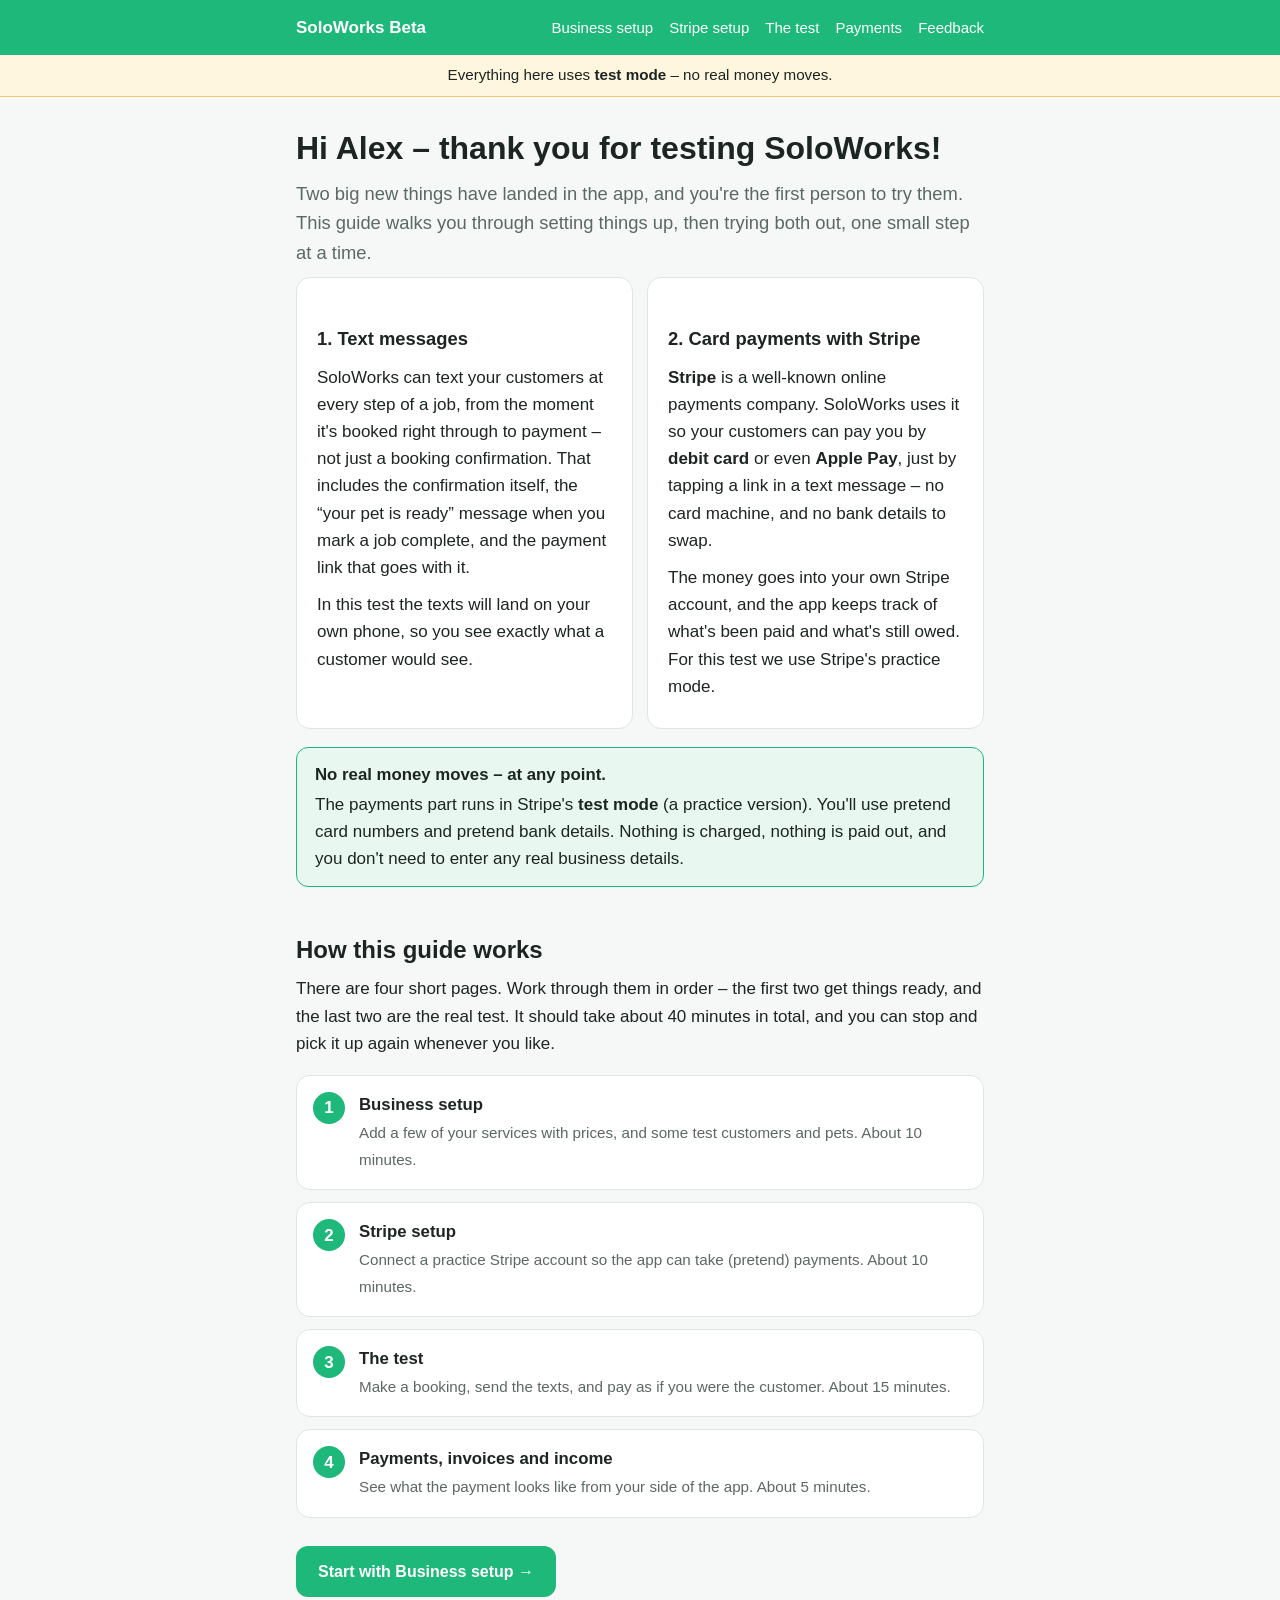
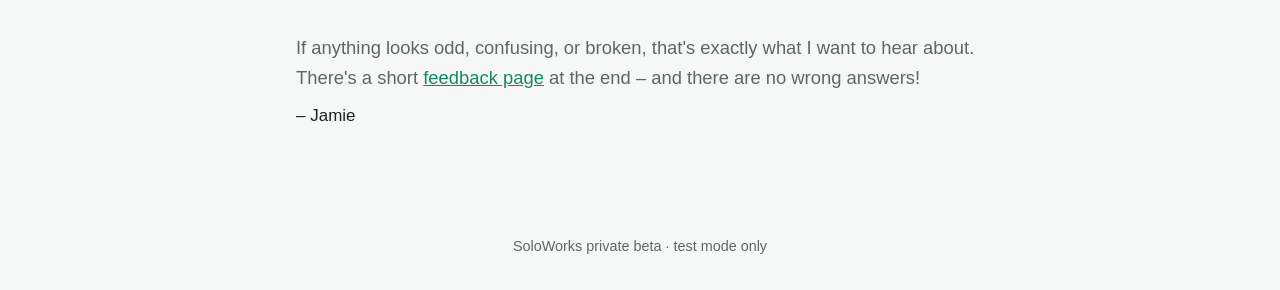
==== index.html @ 5891743c "Enhance text messages and card payments descriptions Updated text messages and card payments section" ====
<!DOCTYPE html>
<html lang="en-GB">
<head>
<meta charset="utf-8">
<meta name="viewport" content="width=device-width, initial-scale=1">
<title>SoloWorks Beta – Try Texts &amp; Payments</title>
<meta name="description" content="A friendly guide to trying the two big new SoloWorks features: text messages and card payments.">
<meta name="robots" content="noindex">
<link rel="stylesheet" href="style.css">
</head>
<body>
<header class="top">
  <div class="wrap">
    <a href="index.html">SoloWorks Beta</a>
    <nav><a href="business-setup.html">Business setup</a><a href="stripe-setup.html">Stripe setup</a><a href="the-test.html">The test</a><a href="payments.html">Payments</a><a href="feedback.html">Feedback</a></nav>
  </div>
</header>
<div class="banner">Everything here uses <strong>test mode</strong> &ndash; no real money moves.</div>

<main class="wrap">
  <h1>Hi Alex &ndash; thank you for testing SoloWorks!</h1>
  <p class="lead">Two big new things have landed in the app, and you're the first person to try them. This guide walks you through setting things up, then trying both out, one small step at a time.</p>

  <div class="cards">
    <div class="card">
      <h3>1. Text messages</h3>
      <p>SoloWorks can text your customers at every step of a job, from the moment it's booked right through to payment &ndash; not just a booking confirmation. That includes the confirmation itself, the &ldquo;your pet is ready&rdquo; message when you mark a job complete, and the payment link that goes with it.</p>
      <p>In this test the texts will land on your own phone, so you see exactly what a customer would see.</p>
    </div>
    <div class="card">
      <h3>2. Card payments with Stripe</h3>
      <p><strong>Stripe</strong> is a well-known online payments company. SoloWorks uses it so your customers can pay you by <strong>debit card</strong> or even <strong>Apple Pay</strong>, just by tapping a link in a text message &ndash; no card machine, and no bank details to swap.</p>
      <p>The money goes into your own Stripe account, and the app keeps track of what's been paid and what's still owed. For this test we use Stripe's practice mode.</p>
    </div>
  </div>

  <div class="callout safe">
    <strong class="big">No real money moves &ndash; at any point.</strong>
    The payments part runs in Stripe's <strong>test mode</strong> (a practice version). You'll use pretend card numbers and pretend bank details. Nothing is charged, nothing is paid out, and you don't need to enter any real business details.
  </div>

  <h2>How this guide works</h2>
  <p>There are four short pages. Work through them in order &ndash; the first two get things ready, and the last two are the real test. It should take about 40 minutes in total, and you can stop and pick it up again whenever you like.</p>

  <div class="guide">
    <a class="gcard" href="business-setup.html">
      <span class="num">1</span>
      <strong>Business setup</strong>
      <span class="d">Add a few of your services with prices, and some test customers and pets. About 10 minutes.</span>
    </a>
    <a class="gcard" href="stripe-setup.html">
      <span class="num">2</span>
      <strong>Stripe setup</strong>
      <span class="d">Connect a practice Stripe account so the app can take (pretend) payments. About 10 minutes.</span>
    </a>
    <a class="gcard" href="the-test.html">
      <span class="num">3</span>
      <strong>The test</strong>
      <span class="d">Make a booking, send the texts, and pay as if you were the customer. About 15 minutes.</span>
    </a>
    <a class="gcard" href="payments.html">
      <span class="num">4</span>
      <strong>Payments, invoices and income</strong>
      <span class="d">See what the payment looks like from your side of the app. About 5 minutes.</span>
    </a>
  </div>

  <p style="margin-top:28px"><a class="btn" href="business-setup.html">Start with Business setup &rarr;</a></p>

  <p class="lead" style="margin-top:36px">If anything looks odd, confusing, or broken, that's exactly what I want to hear about. There's a short <a href="feedback.html">feedback page</a> at the end &ndash; and there are no wrong answers!</p>
  <p>&ndash; Jamie</p>
</main>
<footer>SoloWorks private beta &middot; test mode only</footer>
</body>
</html>
---- style.css ----
:root {
  --green: #1DB87A;
  --green-dark: #138a5b;
  --green-soft: #e8f8f1;
  --ink: #1c2521;
  --muted: #5b6863;
  --bg: #f6f8f7;
  --card: #ffffff;
  --line: #dfe6e2;
  --warn-bg: #fff6e0;
  --warn-line: #f0c96a;
  --safe-bg: #e8f8f1;
}
@media (prefers-color-scheme: dark) {
  :root {
    --ink: #eef3f0;
    --muted: #a3b0aa;
    --bg: #121715;
    --card: #1b2320;
    --line: #2c3833;
    --green-soft: #17322a;
    --warn-bg: #3a3218;
    --warn-line: #7d6a25;
    --safe-bg: #17322a;
    --green-dark: #55d6a1;
  }
}
* { box-sizing: border-box; }
html { scroll-behavior: smooth; }
body {
  margin: 0;
  background: var(--bg);
  color: var(--ink);
  font: 17px/1.6 -apple-system, BlinkMacSystemFont, "Segoe UI", Roboto, Helvetica, Arial, sans-serif;
}
.wrap { max-width: 720px; margin: 0 auto; padding: 0 16px 64px; }
header.top {
  background: var(--green);
  color: #fff;
  padding: 14px 16px;
}
header.top .wrap { padding: 0 16px; display: flex; justify-content: space-between; align-items: center; }
header.top a { color: #fff; text-decoration: none; font-weight: 600; }
header.top nav a { margin-left: 16px; font-weight: 500; font-size: 15px; }
h1 { font-size: 2rem; line-height: 1.2; margin: 32px 0 12px; }
h2 { font-size: 1.5rem; margin: 48px 0 8px; line-height: 1.25; }
h3 { font-size: 1.15rem; margin: 28px 0 6px; }
p { margin: 10px 0; }
a { color: var(--green-dark); }
.lead { font-size: 1.15rem; color: var(--muted); }
.card {
  background: var(--card);
  border: 1px solid var(--line);
  border-radius: 14px;
  padding: 18px 20px;
  margin: 18px 0;
}
.cards { display: grid; gap: 14px; grid-template-columns: 1fr; }
@media (min-width: 640px) { .cards { grid-template-columns: 1fr 1fr; } }
.cards .card { margin: 0; }
.btn {
  display: inline-block;
  background: var(--green);
  color: #fff !important;
  text-decoration: none;
  font-weight: 600;
  padding: 13px 22px;
  border-radius: 12px;
  border: 0;
  font-size: 1rem;
  cursor: pointer;
}
.btn:hover { background: var(--green-dark); }
.callout {
  border-radius: 12px;
  padding: 14px 18px;
  margin: 18px 0;
  border: 1px solid var(--line);
}
.callout.safe { background: var(--safe-bg); border-color: var(--green); }
.callout.warn { background: var(--warn-bg); border-color: var(--warn-line); }
.callout strong.big { display: block; font-size: 1.05rem; margin-bottom: 2px; }
.values { width: 100%; border-collapse: collapse; margin: 12px 0; }
.values td { padding: 10px 12px; border-bottom: 1px solid var(--line); vertical-align: top; }
.values td:first-child { color: var(--muted); width: 45%; }
code, .magic {
  font-family: ui-monospace, SFMono-Regular, Menlo, Consolas, monospace;
  background: var(--green-soft);
  padding: 2px 7px;
  border-radius: 6px;
  font-size: 0.95em;
  white-space: nowrap;
}
ol.steps { padding-left: 0; list-style: none; counter-reset: s; }
ol.steps > li {
  counter-increment: s;
  position: relative;
  background: var(--card);
  border: 1px solid var(--line);
  border-radius: 14px;
  padding: 16px 18px 16px 62px;
  margin: 12px 0;
}
ol.steps > li::before {
  content: counter(s);
  position: absolute;
  left: 16px; top: 16px;
  width: 32px; height: 32px;
  border-radius: 50%;
  background: var(--green);
  color: #fff;
  font-weight: 700;
  display: grid; place-items: center;
}
ol.steps > li h3 { margin-top: 0; }
ul { padding-left: 22px; }
.toc { padding-left: 20px; }
.toc li { margin: 4px 0; }
.tag {
  display: inline-block;
  font-size: 0.75rem;
  font-weight: 700;
  letter-spacing: 0.04em;
  text-transform: uppercase;
  background: var(--green);
  color: #fff;
  padding: 2px 9px;
  border-radius: 99px;
  vertical-align: middle;
}
.tag.test { background: #b7791f; }
form label { display: block; font-weight: 600; margin: 18px 0 6px; }
form .hint { font-weight: 400; color: var(--muted); font-size: 0.9rem; }
form textarea, form input[type=text], form input[type=email] {
  width: 100%;
  font: inherit;
  padding: 12px;
  border-radius: 10px;
  border: 1px solid var(--line);
  background: var(--card);
  color: var(--ink);
}
form textarea { min-height: 110px; resize: vertical; }
.hp { position: absolute; left: -9999px; }
#form-status { margin-top: 14px; font-weight: 600; }
footer { text-align: center; color: var(--muted); font-size: 0.9rem; padding: 32px 16px; }
.banner {
  background: var(--warn-bg);
  border-bottom: 1px solid var(--warn-line);
  text-align: center;
  padding: 8px 16px;
  font-size: 0.95rem;
}

/* ---- multi-page additions ---- */
header.top .wrap { flex-wrap: wrap; gap: 6px 16px; }
header.top nav { display: flex; flex-wrap: wrap; gap: 2px 0; }
header.top nav a.current { text-decoration: underline; text-underline-offset: 5px; }
.pager { display: flex; justify-content: space-between; align-items: center; gap: 12px; flex-wrap: wrap; margin: 40px 0 0; }
.btn.secondary { background: transparent; color: var(--green-dark) !important; border: 2px solid var(--green); padding: 11px 20px; }
.btn.secondary:hover { background: var(--green-soft); }
.guide { display: grid; gap: 12px; margin: 18px 0; }
.gcard { display: block; position: relative; text-decoration: none; color: inherit; background: var(--card); border: 1px solid var(--line); border-radius: 14px; padding: 16px 18px 16px 62px; }
.gcard:hover { border-color: var(--green); }
.gcard .num { position: absolute; left: 16px; top: 16px; width: 32px; height: 32px; border-radius: 50%; background: var(--green); color: #fff; font-weight: 700; display: grid; place-items: center; }
.gcard strong { display: block; font-size: 1.05rem; }
.gcard .d { color: var(--muted); font-size: 0.95rem; }
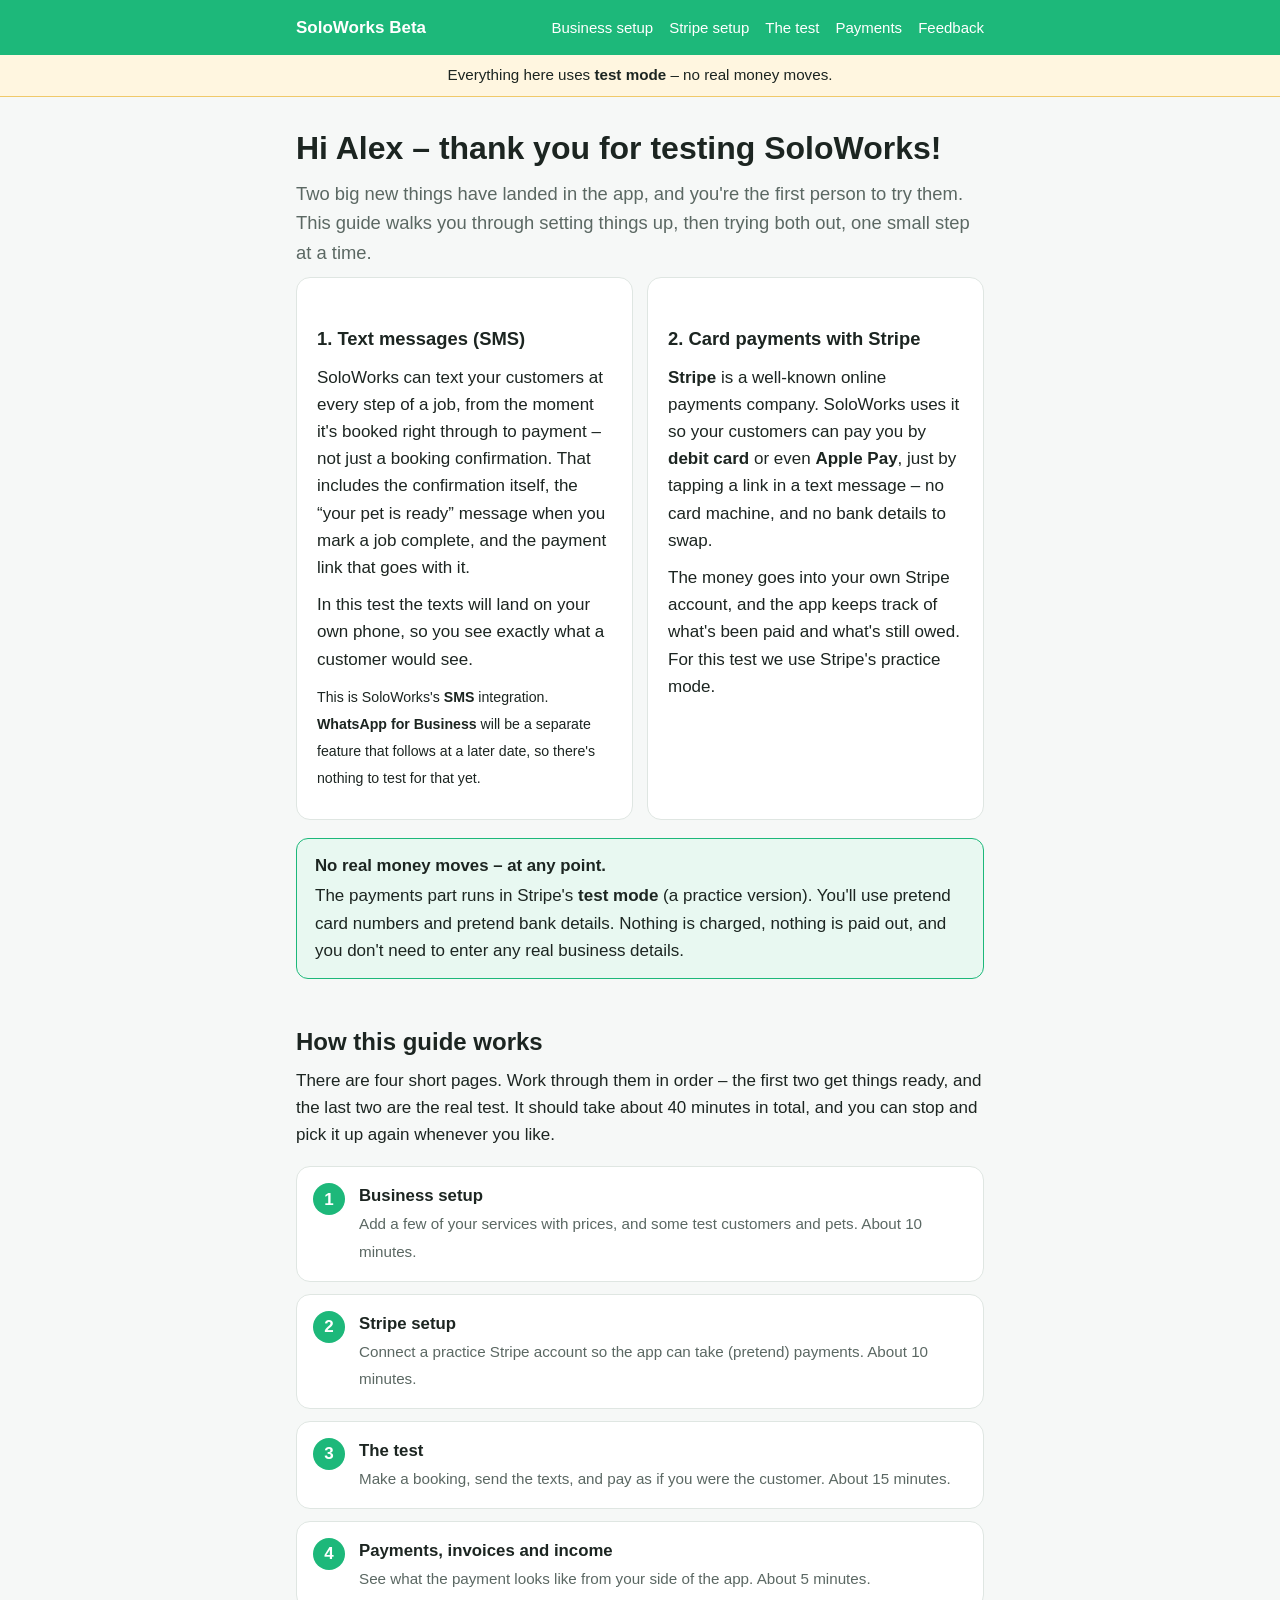
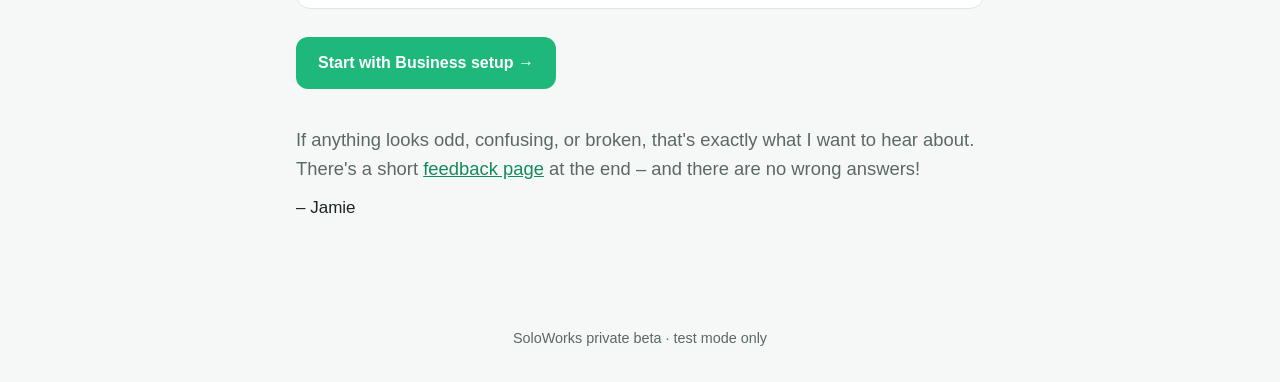
==== commit 7e038cea: "Update SMS feature description in index.html" ====
--- a/index.html
+++ b/index.html
@@ -23,9 +23,10 @@
 
   <div class="cards">
     <div class="card">
-      <h3>1. Text messages</h3>
+      <h3>1. Text messages (SMS)</h3>
       <p>SoloWorks can text your customers at every step of a job, from the moment it's booked right through to payment &ndash; not just a booking confirmation. That includes the confirmation itself, the &ldquo;your pet is ready&rdquo; message when you mark a job complete, and the payment link that goes with it.</p>
       <p>In this test the texts will land on your own phone, so you see exactly what a customer would see.</p>
+      <p><small>This is SoloWorks's <strong>SMS</strong> integration. <strong>WhatsApp for Business</strong> will be a separate feature that follows at a later date, so there's nothing to test for that yet.</small></p>
     </div>
     <div class="card">
       <h3>2. Card payments with Stripe</h3>
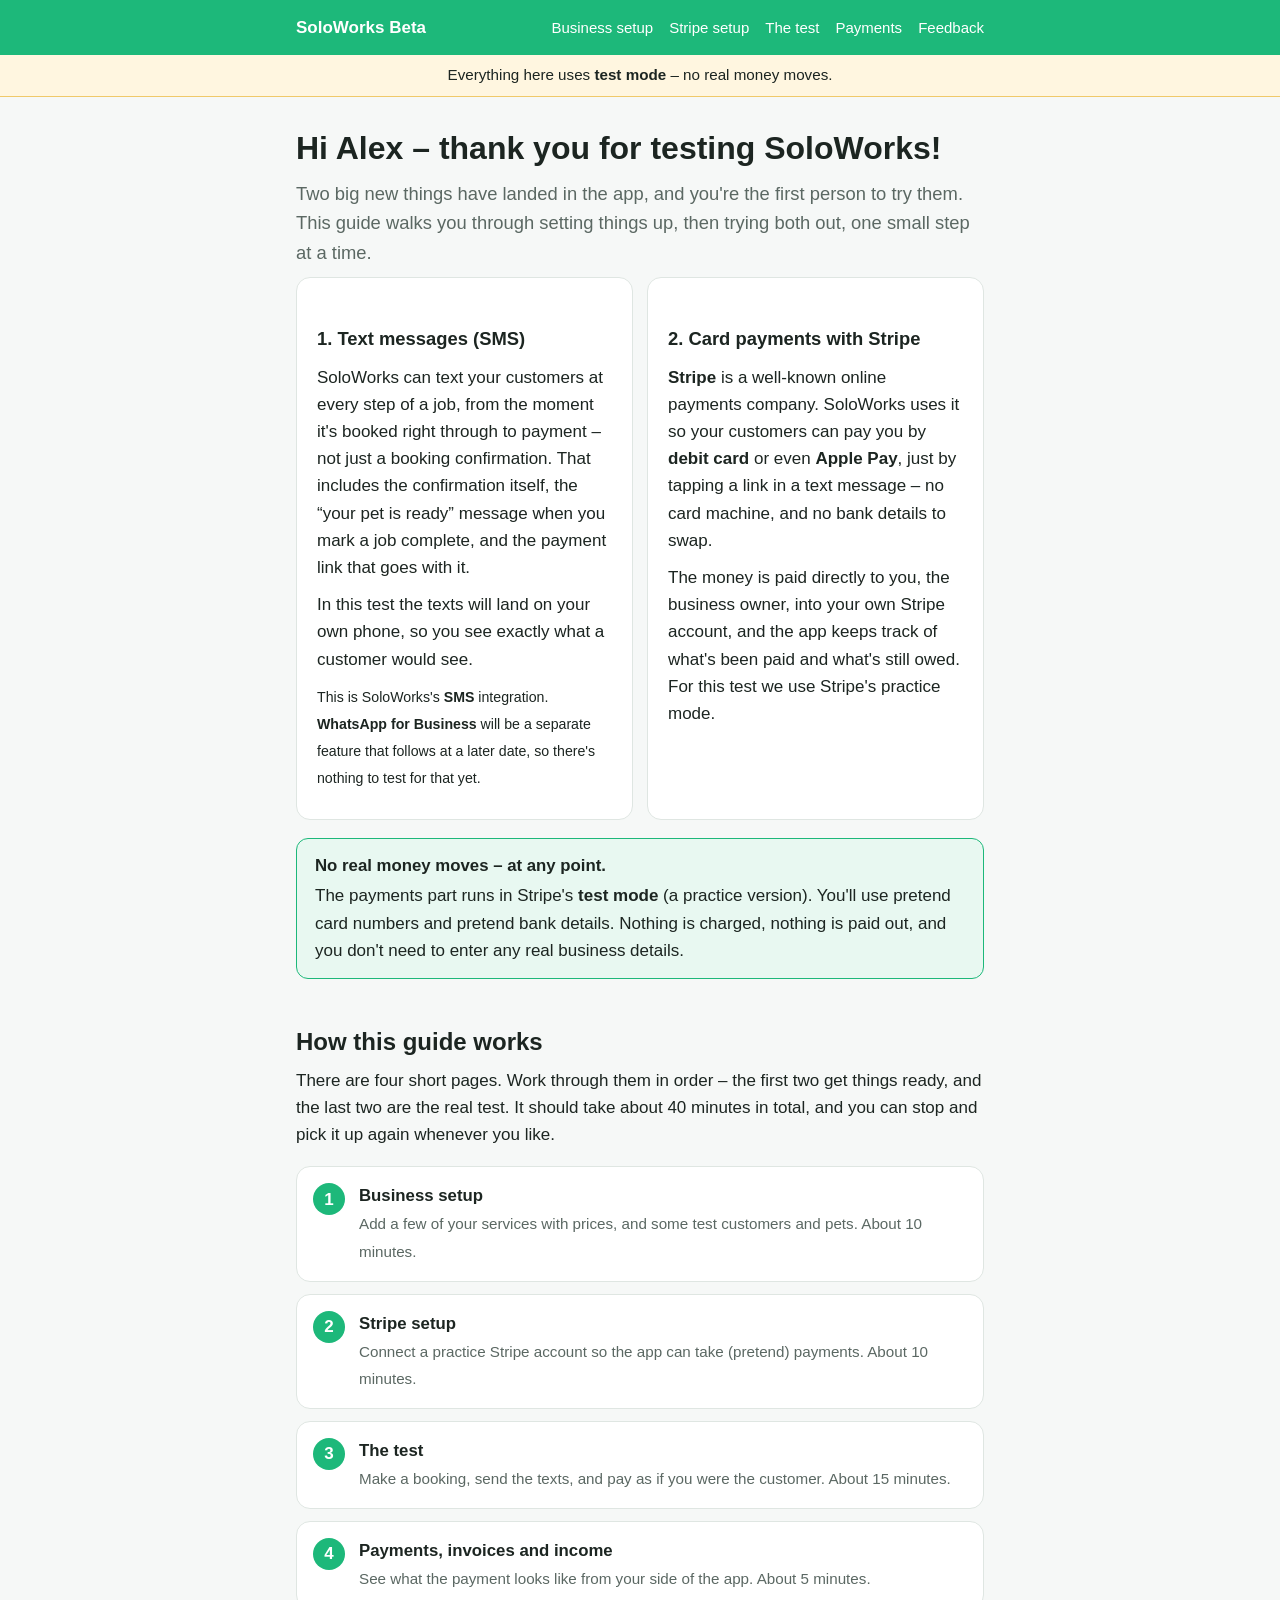
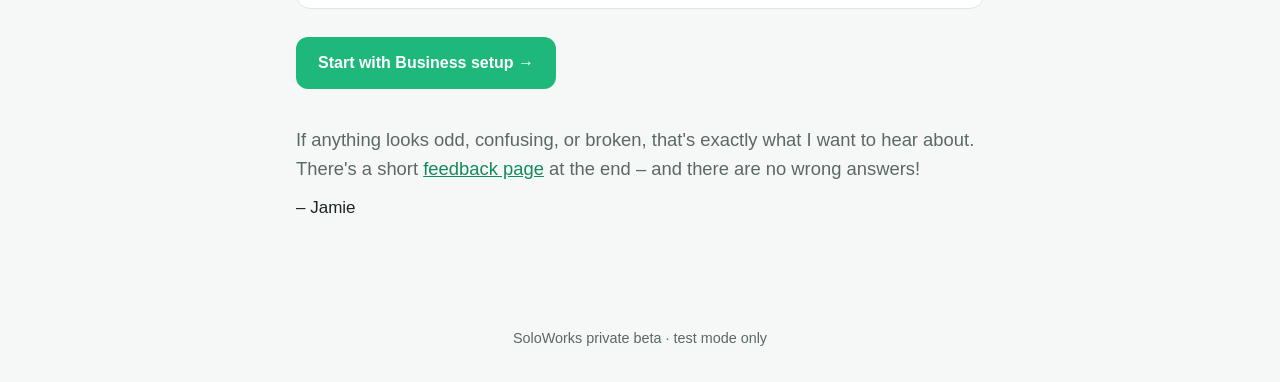
==== commit af78c1f6: "Clarify payment description for Stripe integration" ====
--- a/index.html
+++ b/index.html
@@ -31,7 +31,7 @@
     <div class="card">
       <h3>2. Card payments with Stripe</h3>
       <p><strong>Stripe</strong> is a well-known online payments company. SoloWorks uses it so your customers can pay you by <strong>debit card</strong> or even <strong>Apple Pay</strong>, just by tapping a link in a text message &ndash; no card machine, and no bank details to swap.</p>
-      <p>The money goes into your own Stripe account, and the app keeps track of what's been paid and what's still owed. For this test we use Stripe's practice mode.</p>
+      <p>The money is paid directly to you, the business owner, into your own Stripe account, and the app keeps track of what's been paid and what's still owed. For this test we use Stripe's practice mode.</p>
     </div>
   </div>
 
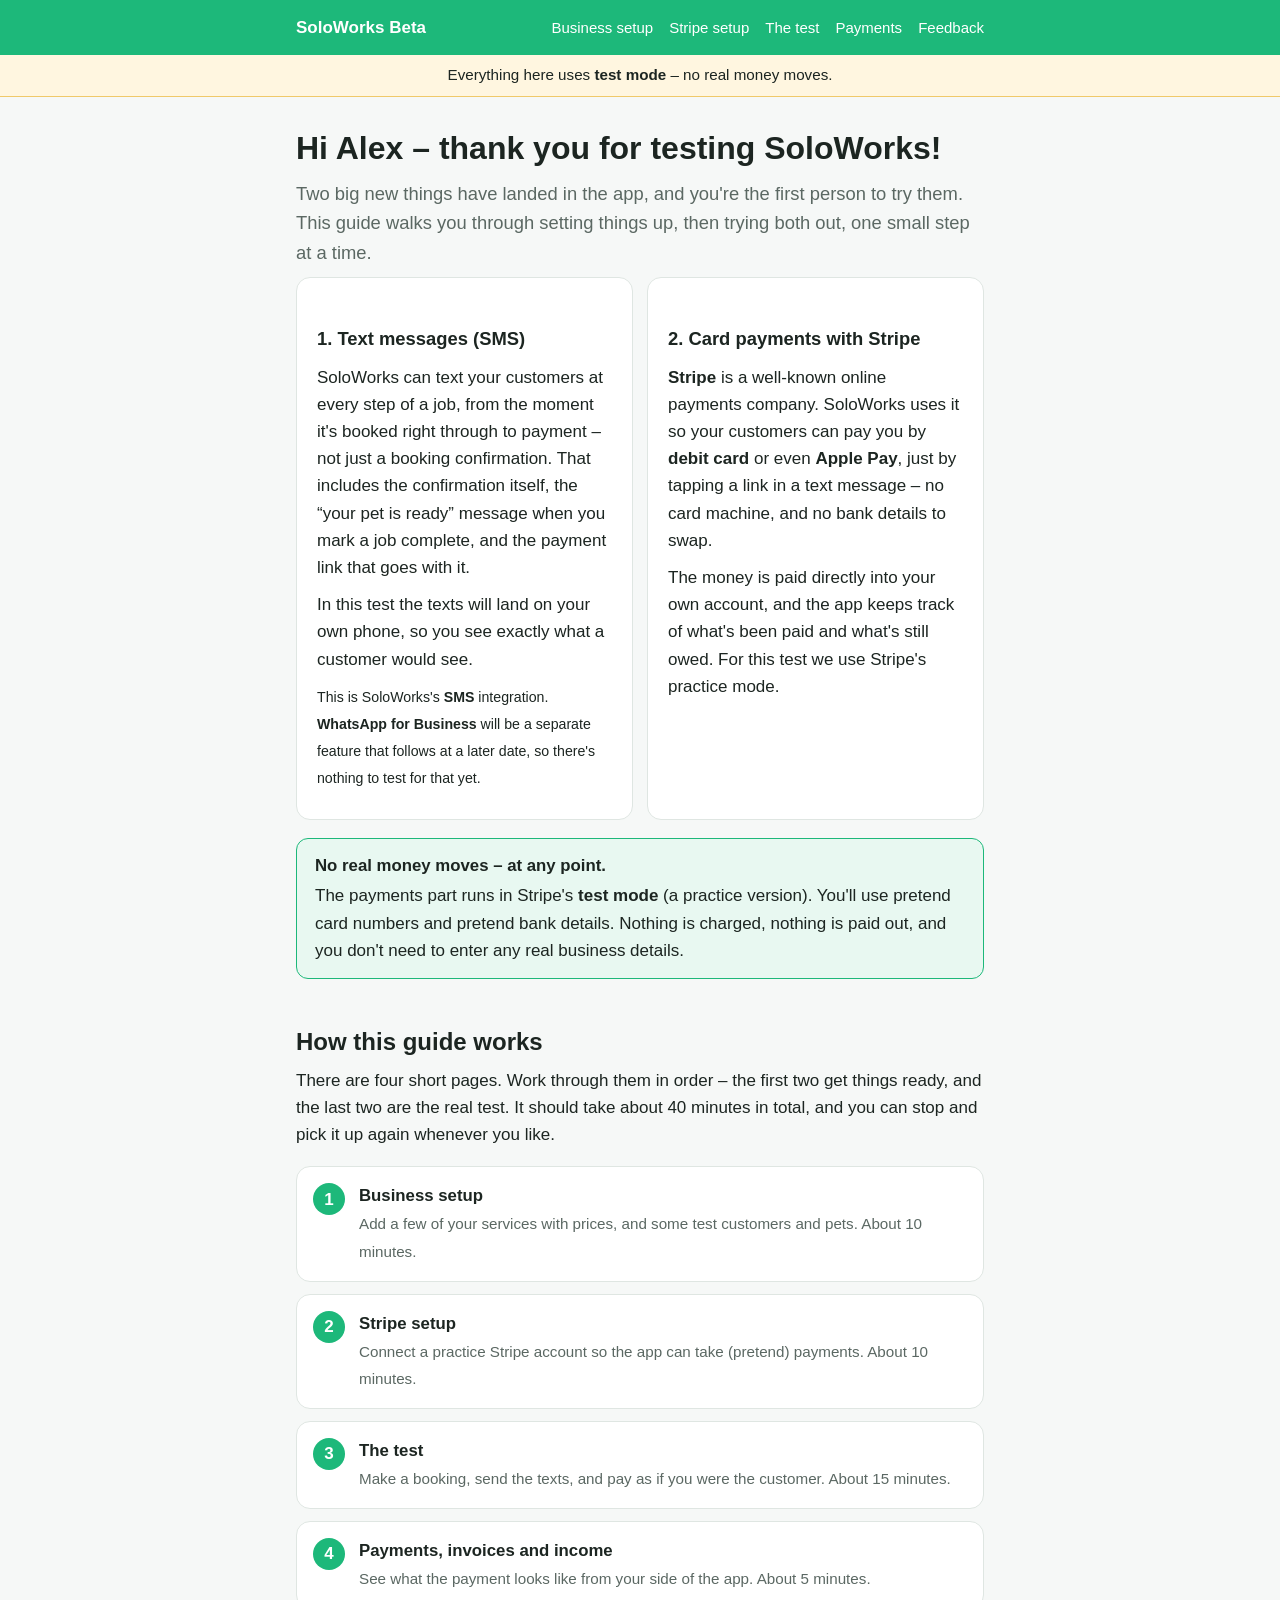
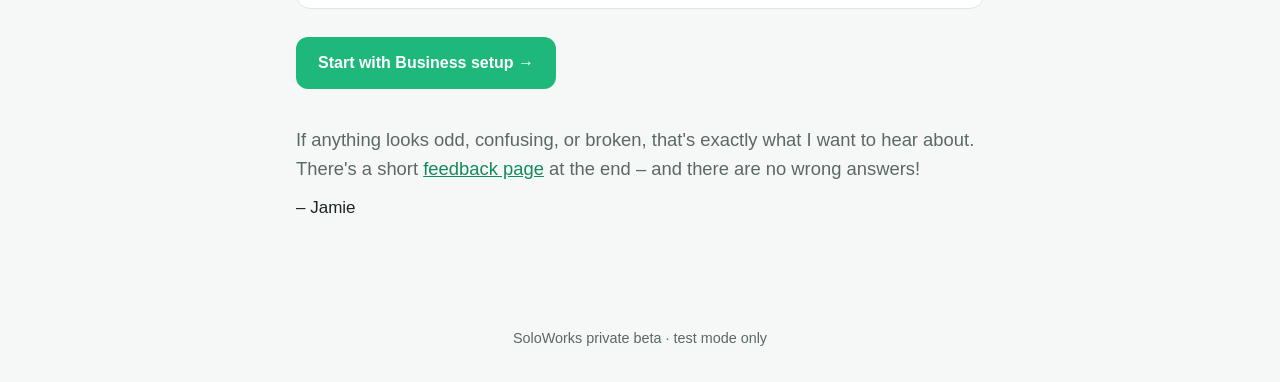
==== commit 627835aa: "Clarify payment description for Stripe integration Updated the text to clarify payment processing de" ====
--- a/index.html
+++ b/index.html
@@ -31,7 +31,7 @@
     <div class="card">
       <h3>2. Card payments with Stripe</h3>
       <p><strong>Stripe</strong> is a well-known online payments company. SoloWorks uses it so your customers can pay you by <strong>debit card</strong> or even <strong>Apple Pay</strong>, just by tapping a link in a text message &ndash; no card machine, and no bank details to swap.</p>
-      <p>The money is paid directly to you, the business owner, into your own Stripe account, and the app keeps track of what's been paid and what's still owed. For this test we use Stripe's practice mode.</p>
+      <p>The money is paid directly into your own account, and the app keeps track of what's been paid and what's still owed. For this test we use Stripe's practice mode.</p>
     </div>
   </div>
 
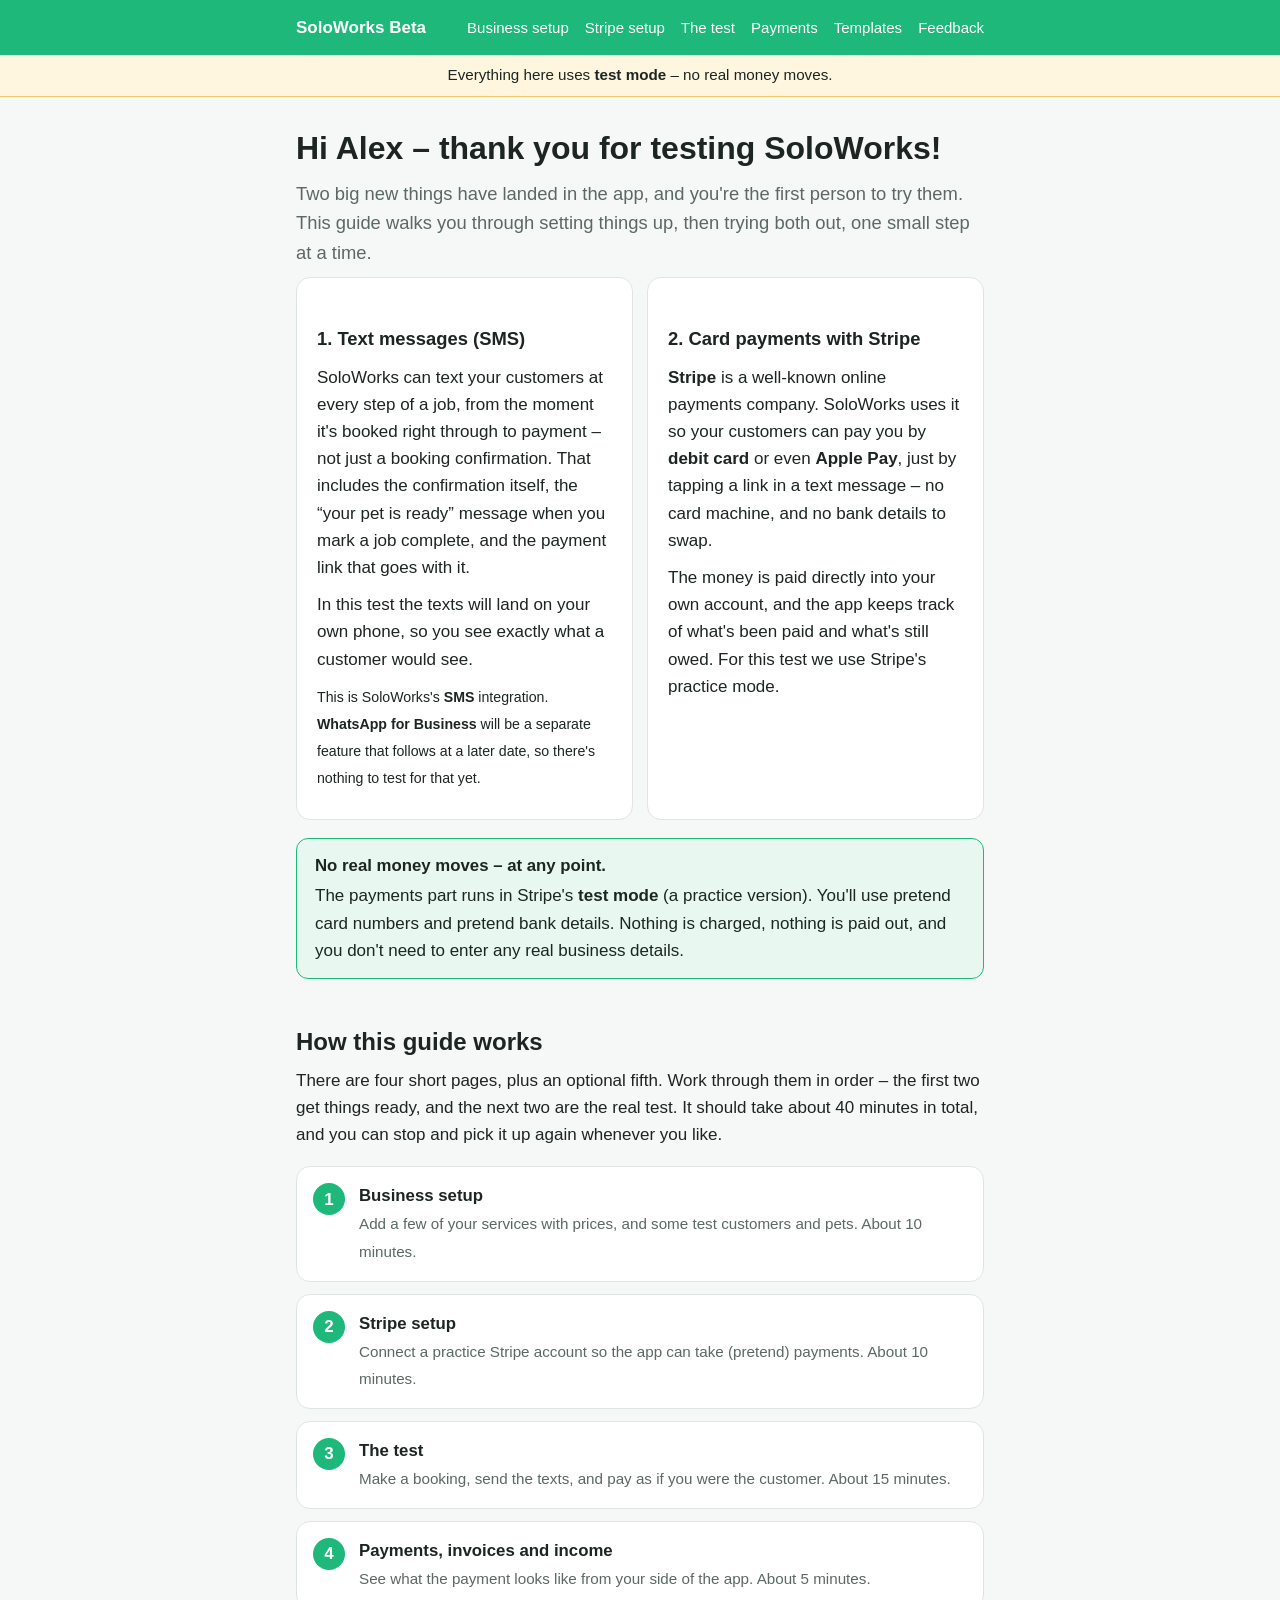
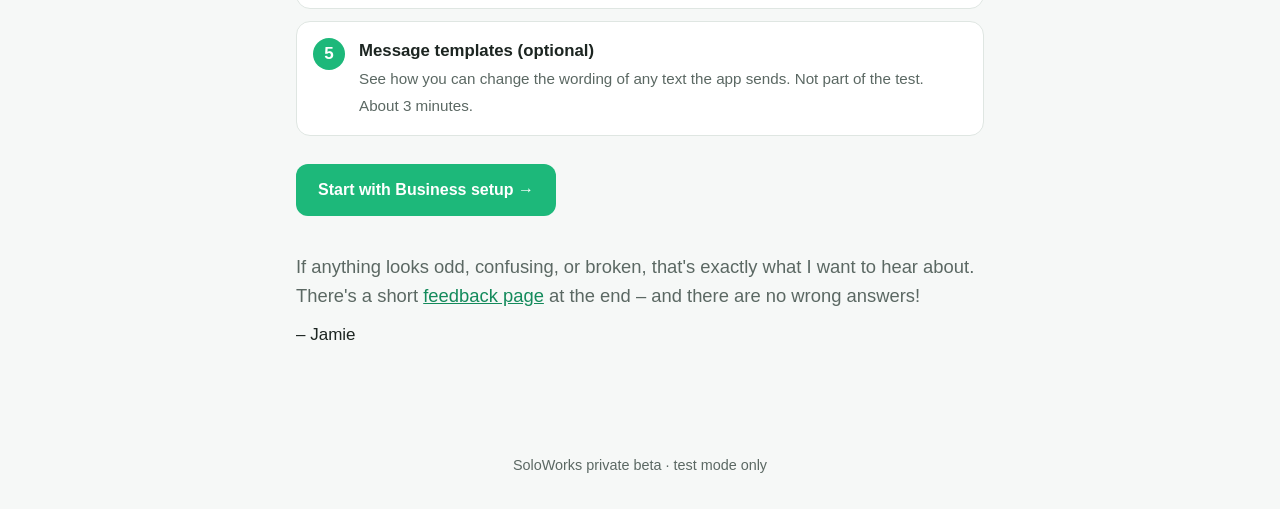
==== commit 165b52d0: "Update navigation and guide text in index.html Added an optional fifth page for message templates an" ====
--- a/index.html
+++ b/index.html
@@ -12,7 +12,7 @@
 <header class="top">
   <div class="wrap">
     <a href="index.html">SoloWorks Beta</a>
-    <nav><a href="business-setup.html">Business setup</a><a href="stripe-setup.html">Stripe setup</a><a href="the-test.html">The test</a><a href="payments.html">Payments</a><a href="feedback.html">Feedback</a></nav>
+    <nav><a href="business-setup.html">Business setup</a><a href="stripe-setup.html">Stripe setup</a><a href="the-test.html">The test</a><a href="payments.html">Payments</a><a href="message-templates.html">Templates</a><a href="feedback.html">Feedback</a></nav>
   </div>
 </header>
 <div class="banner">Everything here uses <strong>test mode</strong> &ndash; no real money moves.</div>
@@ -41,7 +41,7 @@
   </div>
 
   <h2>How this guide works</h2>
-  <p>There are four short pages. Work through them in order &ndash; the first two get things ready, and the last two are the real test. It should take about 40 minutes in total, and you can stop and pick it up again whenever you like.</p>
+  <p>There are four short pages, plus an optional fifth. Work through them in order &ndash; the first two get things ready, and the next two are the real test. It should take about 40 minutes in total, and you can stop and pick it up again whenever you like.</p>
 
   <div class="guide">
     <a class="gcard" href="business-setup.html">
@@ -64,6 +64,11 @@
       <strong>Payments, invoices and income</strong>
       <span class="d">See what the payment looks like from your side of the app. About 5 minutes.</span>
     </a>
+    <a class="gcard" href="message-templates.html">
+      <span class="num">5</span>
+      <strong>Message templates (optional)</strong>
+      <span class="d">See how you can change the wording of any text the app sends. Not part of the test. About 3 minutes.</span>
+    </a>
   </div>
 
   <p style="margin-top:28px"><a class="btn" href="business-setup.html">Start with Business setup &rarr;</a></p>
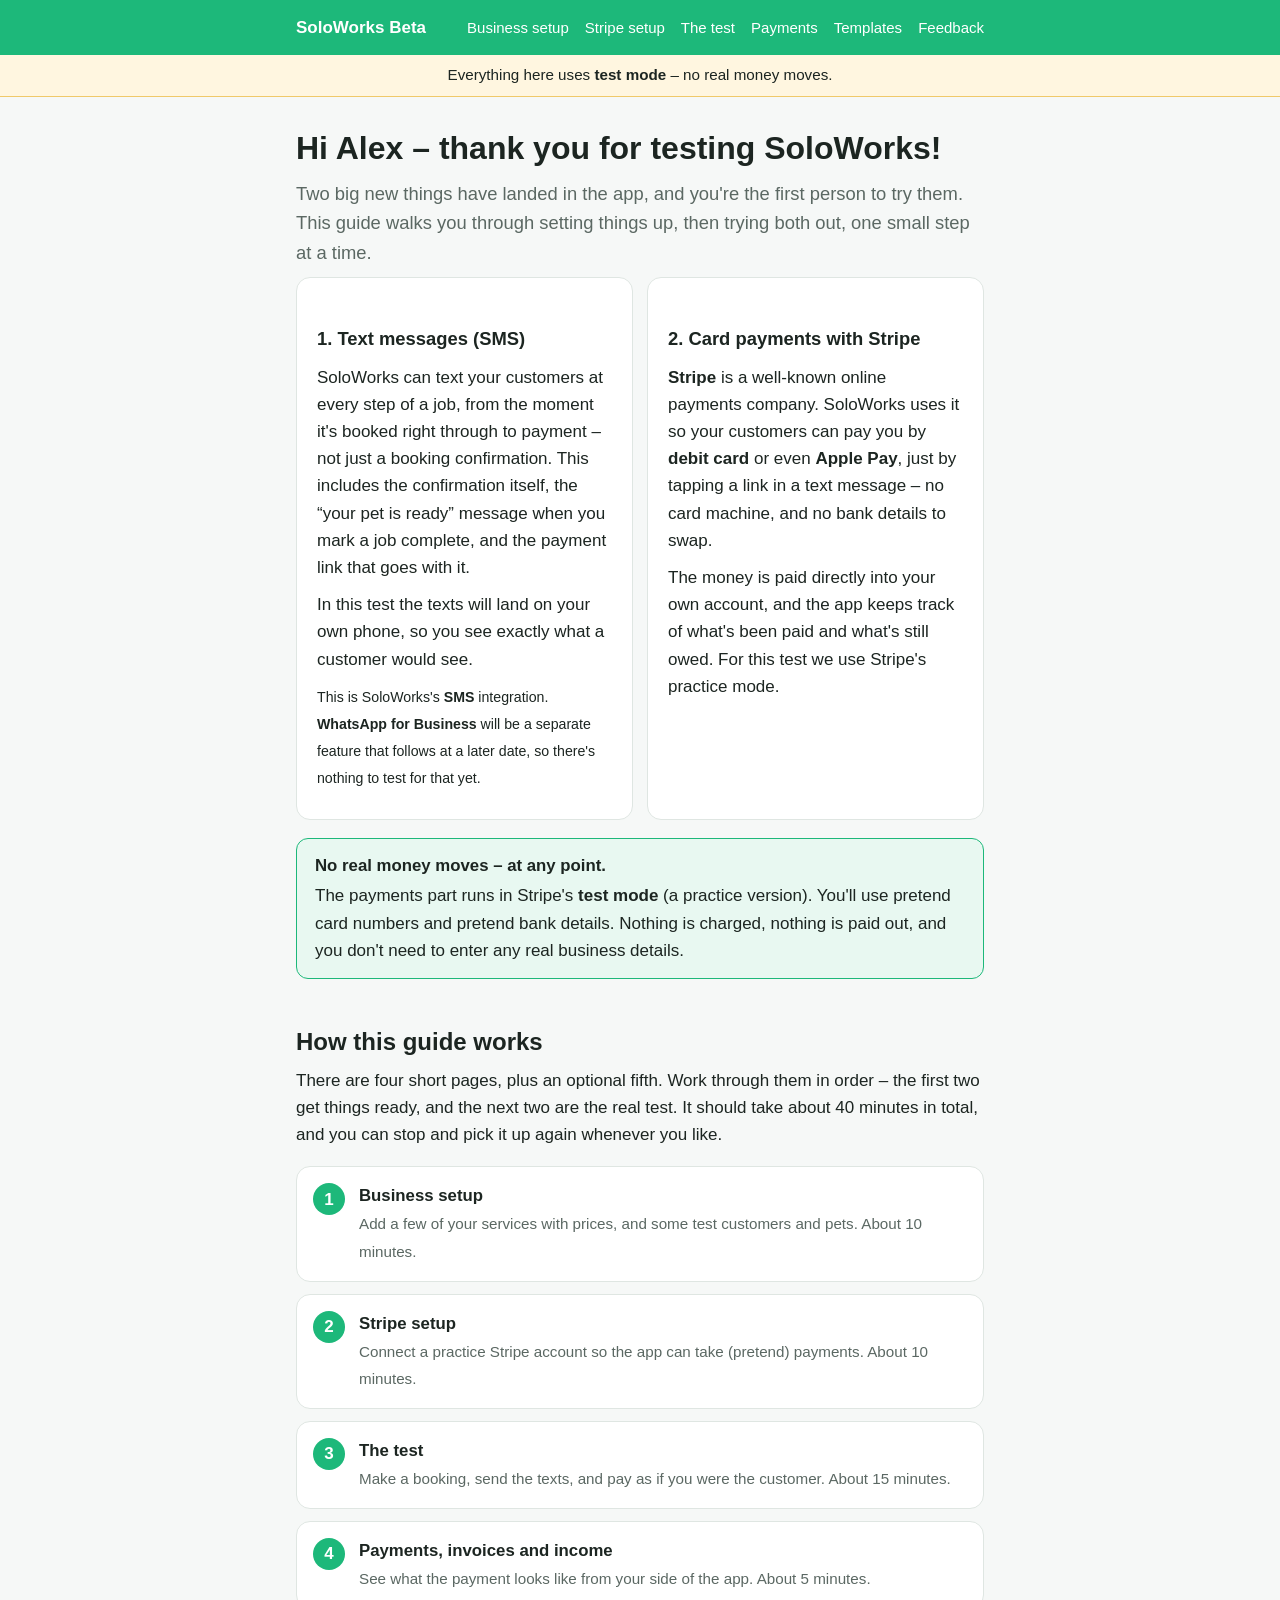
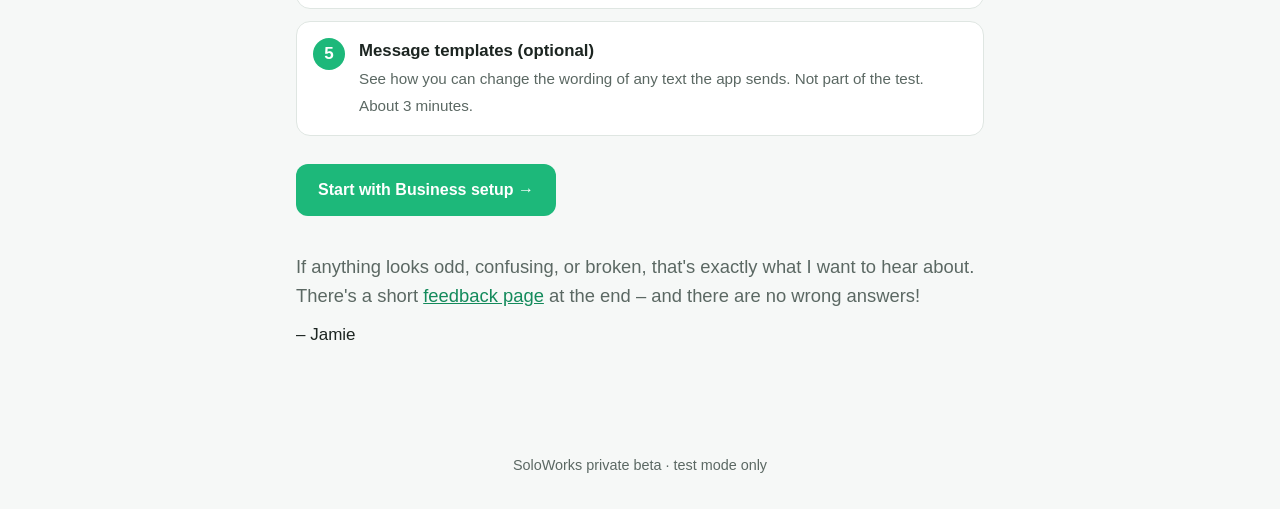
==== commit b4b2c471: "Update index.html" ====
--- a/index.html
+++ b/index.html
@@ -24,7 +24,7 @@
   <div class="cards">
     <div class="card">
       <h3>1. Text messages (SMS)</h3>
-      <p>SoloWorks can text your customers at every step of a job, from the moment it's booked right through to payment &ndash; not just a booking confirmation. That includes the confirmation itself, the &ldquo;your pet is ready&rdquo; message when you mark a job complete, and the payment link that goes with it.</p>
+      <p>SoloWorks can text your customers at every step of a job, from the moment it's booked right through to payment &ndash; not just a booking confirmation. This includes the confirmation itself, the &ldquo;your pet is ready&rdquo; message when you mark a job complete, and the payment link that goes with it.</p>
       <p>In this test the texts will land on your own phone, so you see exactly what a customer would see.</p>
       <p><small>This is SoloWorks's <strong>SMS</strong> integration. <strong>WhatsApp for Business</strong> will be a separate feature that follows at a later date, so there's nothing to test for that yet.</small></p>
     </div>
--- a/style.css
+++ b/style.css
@@ -165,3 +165,7 @@
 .gcard .num { position: absolute; left: 16px; top: 16px; width: 32px; height: 32px; border-radius: 50%; background: var(--green); color: #fff; font-weight: 700; display: grid; place-items: center; }
 .gcard strong { display: block; font-size: 1.05rem; }
 .gcard .d { color: var(--muted); font-size: 0.95rem; }
+.shot{margin:16px 0;text-align:center}
+.shot img{max-width:280px;width:100%;height:auto;border-radius:14px;border:1px solid var(--line)}
+.shot figcaption{color:var(--muted);font-size:.9rem;margin-top:6px}
+.shots{display:flex;flex-wrap:wrap;gap:16px;justify-content:center}
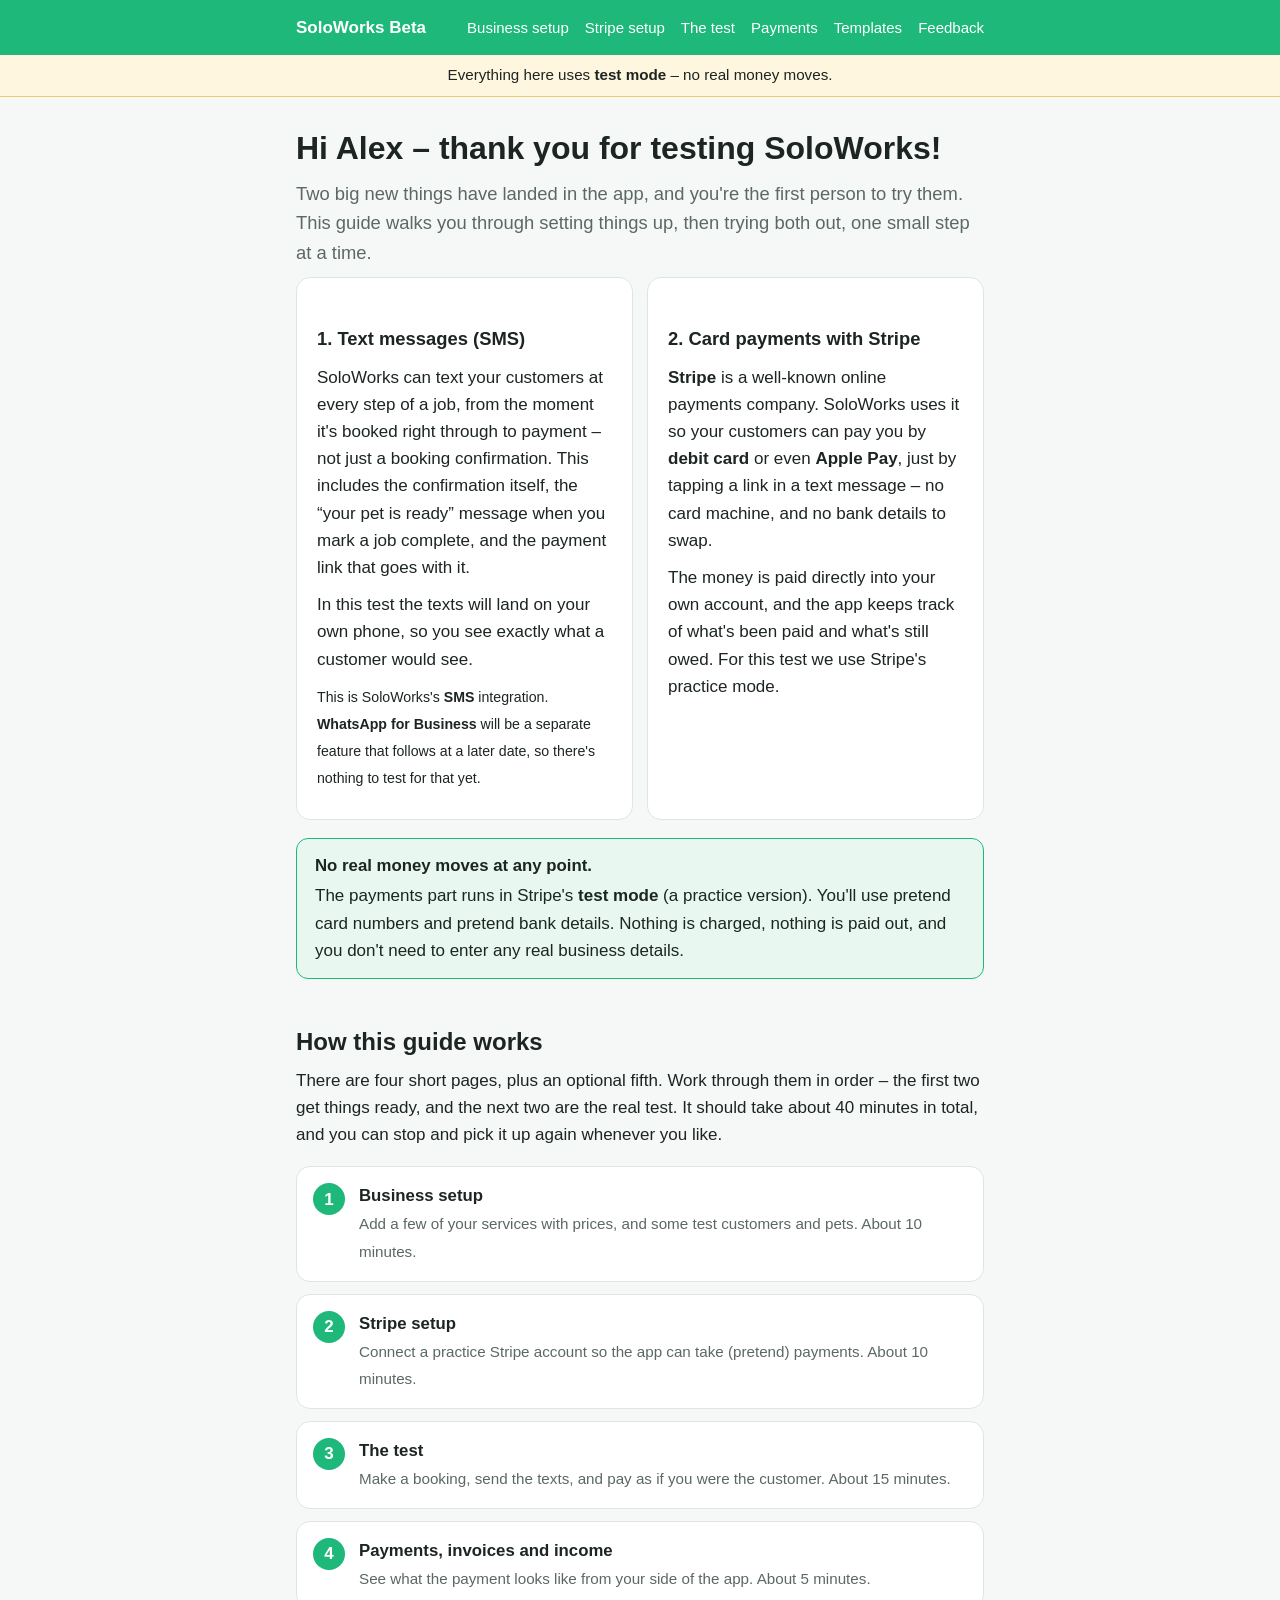
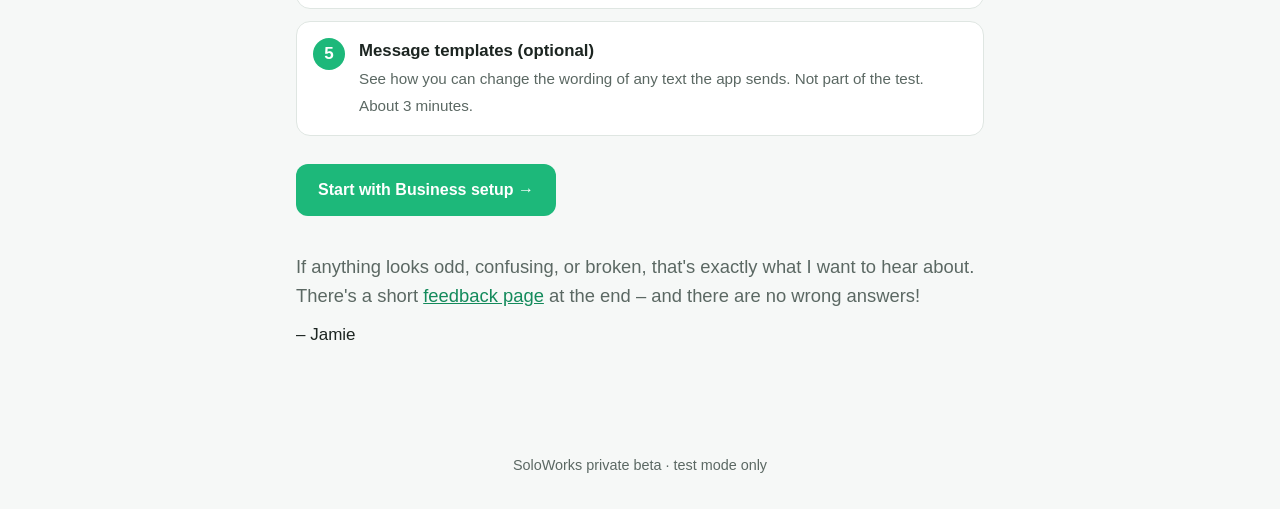
==== commit 113d29dc: "Update warning message about money movements" ====
--- a/index.html
+++ b/index.html
@@ -36,7 +36,7 @@
   </div>
 
   <div class="callout safe">
-    <strong class="big">No real money moves &ndash; at any point.</strong>
+    <strong class="big">No real money moves at any point.</strong>
     The payments part runs in Stripe's <strong>test mode</strong> (a practice version). You'll use pretend card numbers and pretend bank details. Nothing is charged, nothing is paid out, and you don't need to enter any real business details.
   </div>
 
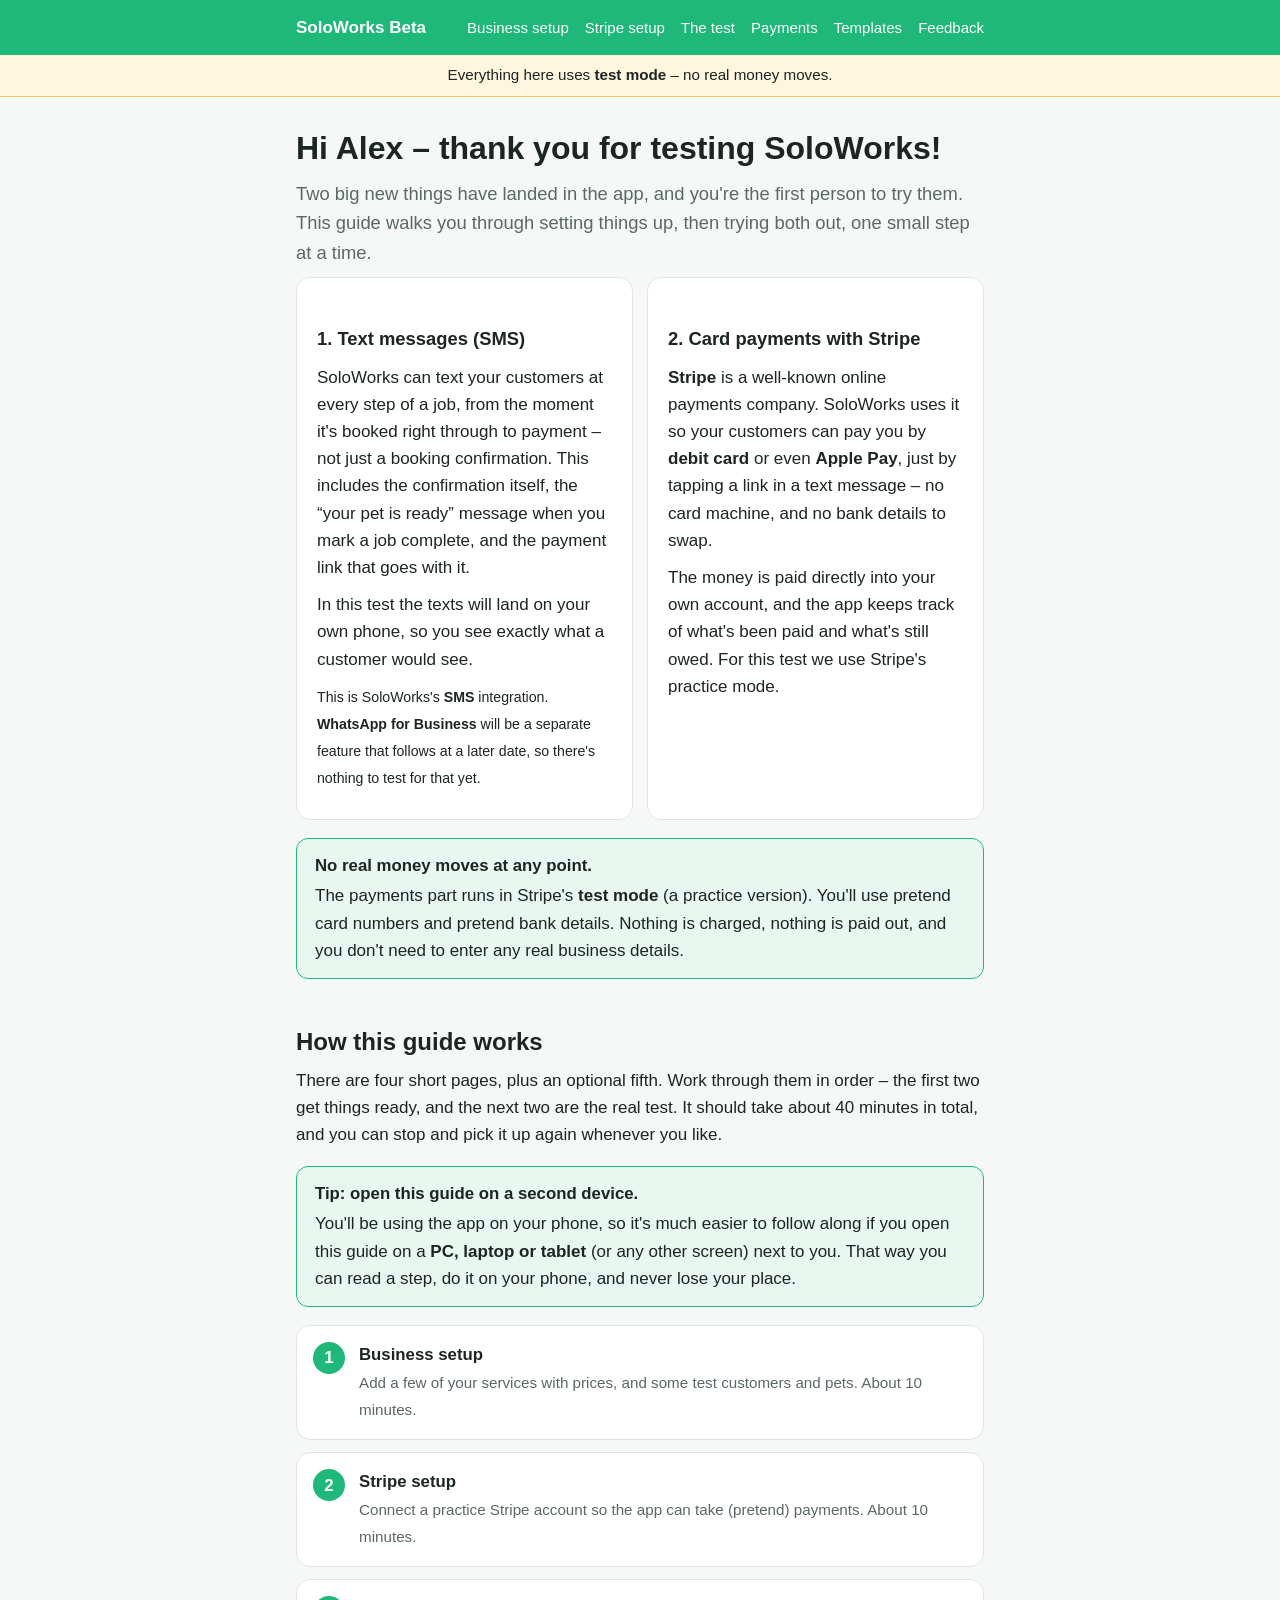
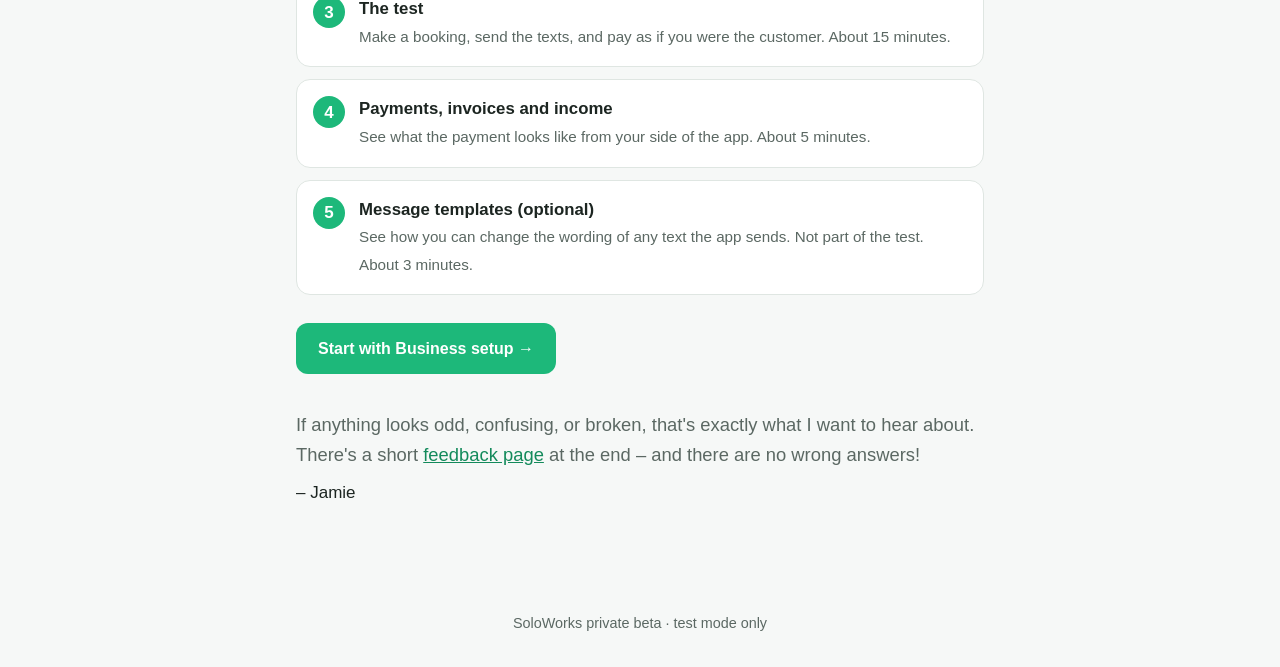
==== commit e4b363fd: "Update index.html" ====
--- a/index.html
+++ b/index.html
@@ -43,6 +43,11 @@
   <h2>How this guide works</h2>
   <p>There are four short pages, plus an optional fifth. Work through them in order &ndash; the first two get things ready, and the next two are the real test. It should take about 40 minutes in total, and you can stop and pick it up again whenever you like.</p>
 
+  <div class="callout safe">
+    <strong class="big">Tip: open this guide on a second device.</strong>
+    You'll be using the app on your phone, so it's much easier to follow along if you open this guide on a <strong>PC, laptop or tablet</strong> (or any other screen) next to you. That way you can read a step, do it on your phone, and never lose your place.
+  </div>
+
   <div class="guide">
     <a class="gcard" href="business-setup.html">
       <span class="num">1</span>
